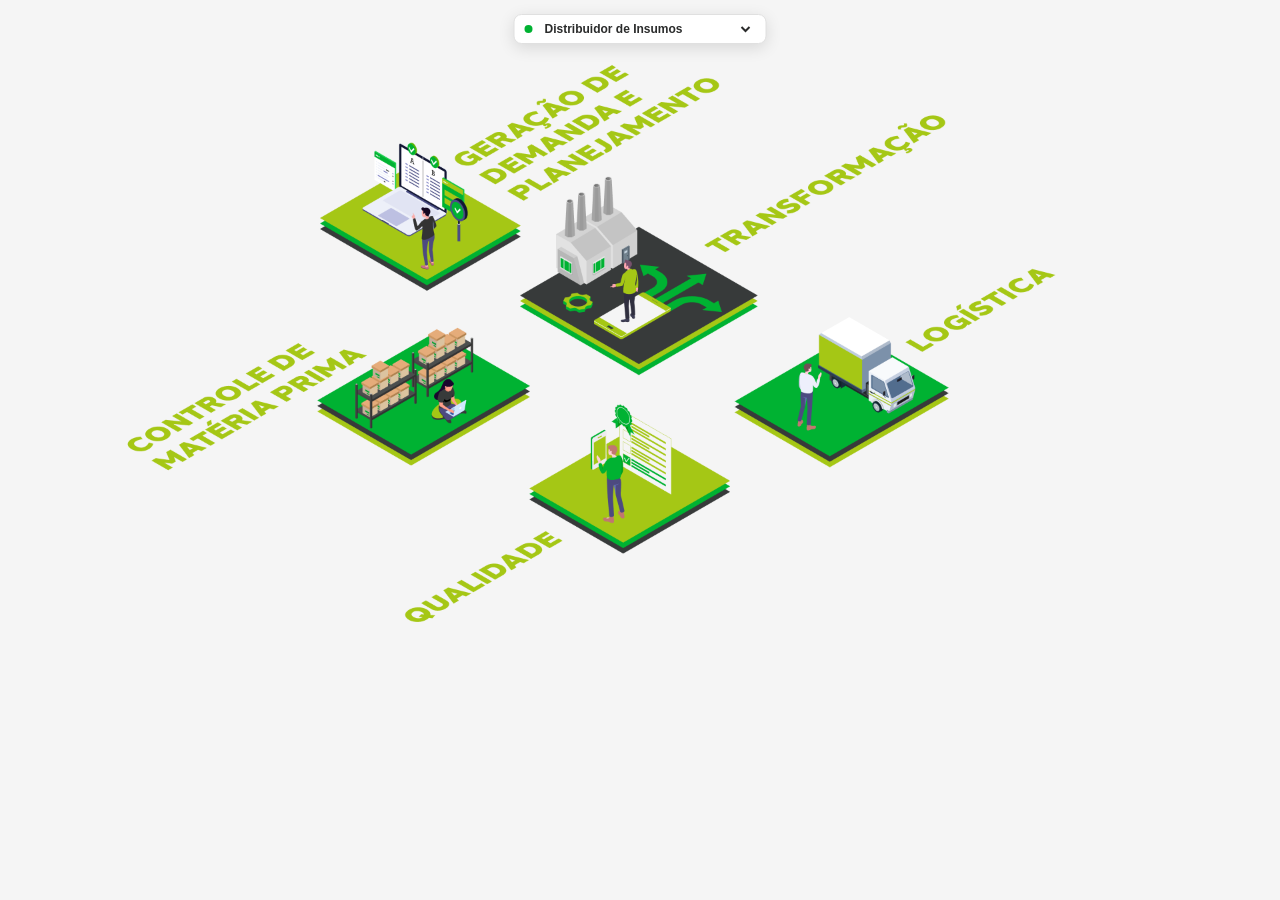
==== agroindustria/index.html @ 1a1b8917 "Reorder animation: platforms appear first, bg-lines reveals last Co-Authored-By: Claude Sonnet 4.6 <" ====
<!DOCTYPE html>
<html lang="pt-BR">
<head>
  <meta charset="UTF-8">
  <meta name="viewport" content="width=device-width, initial-scale=1">
  <title>Agroindústria</title>
  <style>
    :root {
      --green: #00b232;
      --lime:  #a5c715;
      --text:  #2a2b2b;
    }

    *, *::before, *::after { box-sizing: border-box; margin: 0; padding: 0; }

    html, body { background: #f5f5f5; overflow: hidden; height: 100%; }

    #scale-container { width: 100%; overflow: hidden; }

    #infografico {
      position: relative;
      width: 1920px;
      height: 1080px;
      background: #f5f5f5;
      transform-origin: top left;
    }

    /* ── Camadas ── */
    .layer {
      position: absolute;
      pointer-events: none;
      opacity: 0;
      transform: translateY(20px);
      transition: opacity 0.55s ease-out, transform 0.55s ease-out;
    }
    .layer.visible { opacity: 1; transform: translateY(0); }
    .layer img { display: block; width: 100%; height: 100%; }

    /* bg-lines: reveal radial do centro para fora */
    .layer[data-id="bg"] {
      left: 495px; top: 326px; width: 983px; height: 519px;
      transform: none;
      clip-path: circle(0% at 50% 50%);
      transition: opacity 0.4s ease-out, clip-path 0.9s cubic-bezier(0.4, 0, 0.2, 1);
    }
    .layer[data-id="bg"].visible {
      transform: none;
      clip-path: circle(150% at 50% 50%);
    }

    /* Coordenadas absolutas Figma 1920×1080 */
    .layer[data-id="geracao-de-demanda"]    { left: 480px;  top:  50px; width: 631px; height: 387px; }
    .layer[data-id="transformacao"]         { left: 780px;  top: 163px; width: 656px; height: 400px; }
    .layer[data-id="logistica"]             { left: 1102px; top: 392px; width: 492px; height: 309px; }
    .layer[data-id="controle-materia-prima"]{ left: 174px;  top: 483px; width: 621px; height: 229px; }
    .layer[data-id="qualidade"]             { left: 590px;  top: 598px; width: 506px; height: 346px; }
    .layer[data-id="venda-distribuicao"]    { left: 1154px; top: 644px; width: 643px; height: 386px; }

    /* ── Hotspots ── */
    .hotspot {
      position: absolute;
      cursor: pointer;
      border-radius: 8px;
      z-index: 20;
    }

    .hotspot[data-id="geracao-de-demanda"]    { left: 480px;  top:  50px; width: 631px; height: 387px; }
    .hotspot[data-id="transformacao"]         { left: 780px;  top: 163px; width: 656px; height: 400px; }
    .hotspot[data-id="logistica"]             { left: 1102px; top: 392px; width: 492px; height: 309px; }
    .hotspot[data-id="controle-materia-prima"]{ left: 174px;  top: 483px; width: 621px; height: 229px; }
    .hotspot[data-id="qualidade"]             { left: 590px;  top: 598px; width: 506px; height: 346px; }
    .hotspot[data-id="venda-distribuicao"]    { left: 1154px; top: 644px; width: 643px; height: 386px; }

    .hotspot::before {
      content: '';
      position: absolute;
      inset: 0;
      border-radius: 8px;
      background: rgba(0, 178, 50, 0);
      transition: background 0.25s ease;
    }
    .hotspot:hover::before { background: rgba(0, 178, 50, 0.08); }

    /* ── Tooltip global ── */
    #tooltip {
      position: fixed;
      background: #fff;
      border-left: 4px solid var(--green);
      border-radius: 8px;
      box-shadow: 0 8px 32px rgba(0,0,0,.18);
      padding: 16px 20px;
      width: 240px;
      pointer-events: none;
      opacity: 0;
      transform: translateY(6px);
      transition: opacity 0.2s ease, transform 0.2s ease;
      z-index: 1000;
    }
    #tooltip.visible { opacity: 1; transform: translateY(0); }
    #tooltip::after {
      content: '';
      position: absolute;
      left: 50%;
      transform: translateX(-50%);
      border: 8px solid transparent;
    }
    #tooltip[data-dir="above"]::after, #tooltip:not([data-dir])::after {
      top: 100%;
      border-top-color: #fff;
    }
    #tooltip[data-dir="below"]::after {
      bottom: 100%;
      border-bottom-color: #fff;
    }
    #tooltip h4 {
      font-family: 'Halcom', 'Arial Black', 'Arial Bold', sans-serif;
      font-weight: 900;
      font-size: 13px;
      color: var(--green);
      text-transform: uppercase;
      letter-spacing: 0.04em;
      margin-bottom: 10px;
      line-height: 1.3;
    }
    #tooltip ul { list-style: none; padding: 0; }
    #tooltip ul li {
      font-family: 'Halcom', Arial, sans-serif;
      font-size: 12px;
      color: var(--text);
      line-height: 1.5;
      padding: 4px 0 4px 14px;
      position: relative;
      border-bottom: 1px solid rgba(0,0,0,0.06);
    }
    #tooltip ul li:last-child { border-bottom: none; }
    #tooltip ul li::before {
      content: '';
      position: absolute;
      left: 0; top: 50%;
      transform: translateY(-50%);
      width: 6px; height: 6px;
      border-radius: 50%;
      background: var(--lime);
    }

    /* ── Nav flutuante ── */
    #infog-nav {
      position: fixed;
      top: 14px;
      left: 50%;
      transform: translateX(-50%);
      z-index: 9999;
      background: #fff;
      border: 1.5px solid #e0e0e0;
      border-radius: 8px;
      box-shadow: 0 4px 16px rgba(0,0,0,.12);
      padding: 6px 12px 6px 10px;
      display: flex;
      align-items: center;
      gap: 8px;
      font-family: 'Halcom', Arial, sans-serif;
      font-size: 12px;
      color: #2a2b2b;
    }
    #infog-nav::before {
      content: '';
      display: inline-block;
      width: 8px; height: 8px;
      border-radius: 50%;
      background: #00b232;
      flex-shrink: 0;
    }
    #infog-nav select {
      border: none;
      outline: none;
      font-family: inherit;
      font-size: 12px;
      font-weight: 700;
      color: #2a2b2b;
      background: transparent;
      cursor: pointer;
      padding-right: 4px;
    }
  </style>
</head>
<body>

<div id="infog-nav">
  <select id="infog-select">
    <option value="/distribuidor-de-insumos/">Distribuidor de Insumos</option>
    <option value="/loja-agropecuaria/">Loja Agropecuária</option>
    <option value="/originacao-comercio-de-graos/">Originação &amp; Comércio de Grãos</option>
    <option value="/agroindustria/">Agroindústria</option>
    <option value="/produtor-rural/">Produtor Rural</option>
  </select>
</div>

<div id="tooltip">
  <h4 id="tooltip-title"></h4>
  <ul id="tooltip-list"></ul>
</div>

<div id="scale-container">
<div id="infografico">

  <div class="layer" data-id="bg" data-delay="1000"><img src="bg-lines.png" alt=""></div>

  <div class="layer" data-id="geracao-de-demanda"     data-delay="0"><img src="geracao-de-demanda.png" alt=""></div>
  <div class="layer" data-id="transformacao"          data-delay="200"><img src="transformacao.png" alt=""></div>
  <div class="layer" data-id="logistica"              data-delay="400"><img src="logistica.png" alt=""></div>
  <div class="layer" data-id="controle-materia-prima" data-delay="400"><img src="controle-materia-prima.png" alt=""></div>
  <div class="layer" data-id="qualidade"              data-delay="600"><img src="qualidade.png" alt=""></div>
  <div class="layer" data-id="venda-distribuicao"     data-delay="800"><img src="venda-distribuicao.png" alt=""></div>

  <!-- HOTSPOT: Geração de Demanda -->
  <div class="hotspot" data-id="geracao-de-demanda"
    data-title="Geração de Demanda"
    data-items="Lorem ipsum dolor sit amet|Lorem ipsum dolor sit amet|Lorem ipsum dolor sit amet">
  </div>

  <!-- HOTSPOT: Transformação -->
  <div class="hotspot" data-id="transformacao"
    data-title="Transformação"
    data-items="Lorem ipsum dolor sit amet|Lorem ipsum dolor sit amet|Lorem ipsum dolor sit amet">
  </div>

  <!-- HOTSPOT: Logística -->
  <div class="hotspot" data-id="logistica"
    data-title="Logística"
    data-items="Lorem ipsum dolor sit amet|Lorem ipsum dolor sit amet|Lorem ipsum dolor sit amet">
  </div>

  <!-- HOTSPOT: Controle de Matéria-Prima -->
  <div class="hotspot" data-id="controle-materia-prima"
    data-title="Controle de Matéria-Prima"
    data-items="Lorem ipsum dolor sit amet|Lorem ipsum dolor sit amet|Lorem ipsum dolor sit amet">
  </div>

  <!-- HOTSPOT: Qualidade -->
  <div class="hotspot" data-id="qualidade"
    data-title="Qualidade"
    data-items="Lorem ipsum dolor sit amet|Lorem ipsum dolor sit amet|Lorem ipsum dolor sit amet">
  </div>

  <!-- HOTSPOT: Venda & Distribuição -->
  <div class="hotspot" data-id="venda-distribuicao"
    data-title="Venda &amp; Distribuição"
    data-items="Lorem ipsum dolor sit amet|Lorem ipsum dolor sit amet|Lorem ipsum dolor sit amet">
  </div>

</div>
</div>

<script>
  (function () {
    var container = document.getElementById('scale-container');
    var wrapper   = document.getElementById('infografico');
    var layers    = wrapper.querySelectorAll('.layer');
    var tooltip   = document.getElementById('tooltip');
    var ttTitle   = document.getElementById('tooltip-title');
    var ttList    = document.getElementById('tooltip-list');

    function applyScale() {
      var scale = Math.min(window.innerWidth / 1920, window.innerHeight / 1080);
      var left  = Math.round((window.innerWidth - 1920 * scale) / 2);
      wrapper.style.transform  = 'scale(' + scale + ')';
      wrapper.style.marginLeft = left + 'px';
      container.style.height   = Math.round(1080 * scale) + 'px';
    }
    window.addEventListener('resize', applyScale);
    applyScale();

    function animateIn() {
      layers.forEach(function (layer) {
        var delay = parseInt(layer.dataset.delay || 0, 10) + 200;
        setTimeout(function () { layer.classList.add('visible'); }, delay);
      });
    }
    if (document.readyState === 'complete') {
      setTimeout(animateIn, 80);
    } else {
      window.addEventListener('load', function () { setTimeout(animateIn, 80); });
    }

    wrapper.querySelectorAll('.hotspot').forEach(function (hs) {
      hs.addEventListener('mouseenter', function () {
        var rect = hs.getBoundingClientRect();

        ttTitle.innerHTML = hs.dataset.title;
        ttList.innerHTML  = '';
        hs.dataset.items.split('|').forEach(function (item) {
          var li = document.createElement('li');
          li.textContent = item;
          ttList.appendChild(li);
        });

        tooltip.classList.add('visible');

        var cx    = rect.left + rect.width / 2;
        var midY  = rect.top + rect.height * 0.45;
        var ttH   = tooltip.offsetHeight;
        var ttW   = tooltip.offsetWidth;
        var above = midY - ttH - 14;
        var below = midY + 14;
        var top   = above >= 8 ? above : below;

        tooltip.dataset.dir = above >= 8 ? 'above' : 'below';

        var left = cx - ttW / 2;
        left = Math.max(8, Math.min(left, window.innerWidth - ttW - 8));

        tooltip.style.left = left + 'px';
        tooltip.style.top  = top  + 'px';
      });

      hs.addEventListener('mouseleave', function () {
        tooltip.classList.remove('visible');
      });
    });

    // Nav select
    (function () {
      var sel = document.getElementById('infog-select');
      var path = window.location.pathname.replace(/\/?$/, '/');
      for (var i = 0; i < sel.options.length; i++) {
        if (sel.options[i].value === path) { sel.selectedIndex = i; break; }
      }
      sel.addEventListener('change', function () { window.location.href = sel.value; });
    })();
  })();
</script>

</body>
</html>
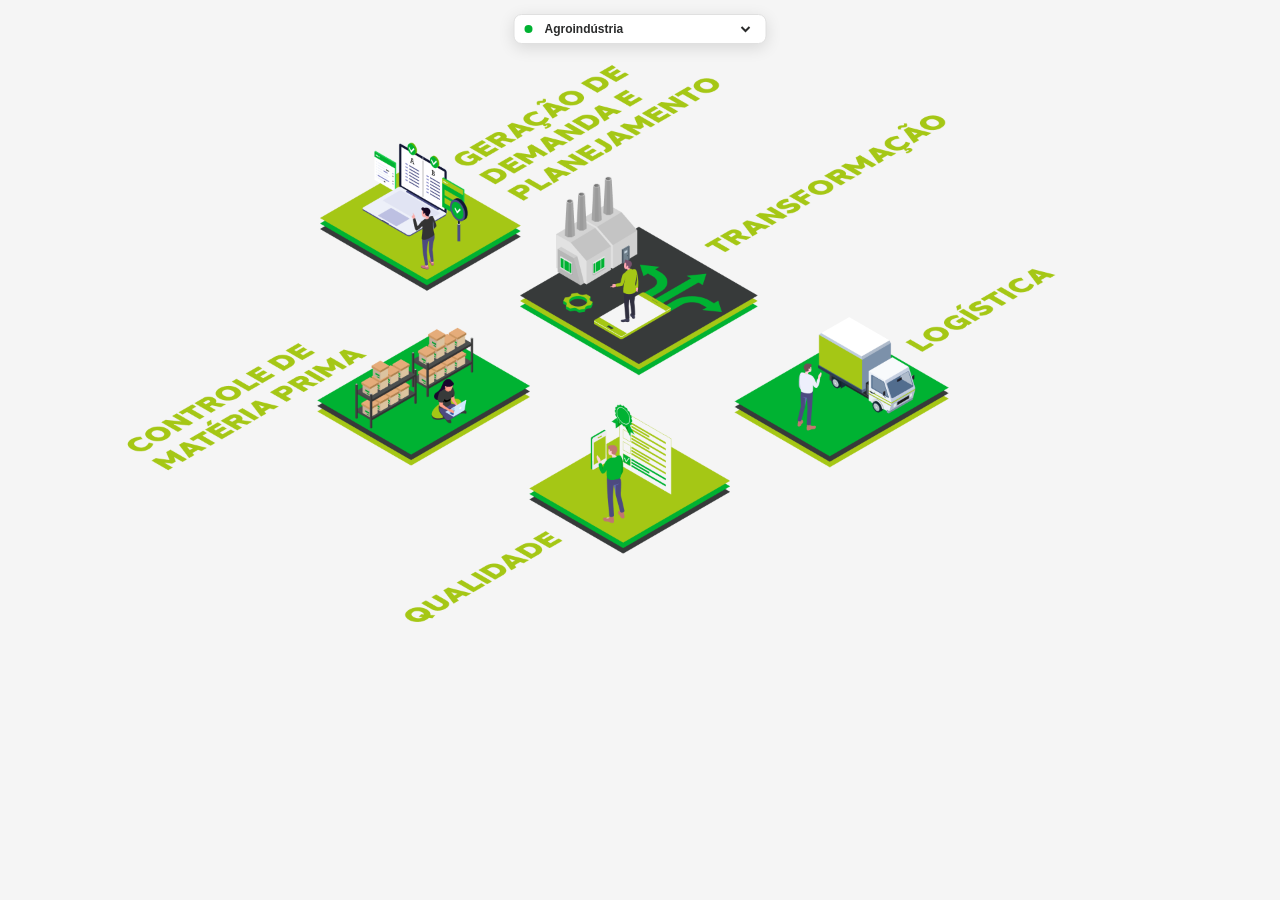
==== commit d846fb84: "Fix nav: use relative paths and indexOf for GitHub Pages compatibility Co-Authored-By: Claude Sonnet" ====
--- a/agroindustria/index.html
+++ b/agroindustria/index.html
@@ -321,11 +321,17 @@
     // Nav select
     (function () {
       var sel = document.getElementById('infog-select');
-      var path = window.location.pathname.replace(/\/?$/, '/');
+      // Detect current folder and select matching option
+      var path = window.location.pathname;
       for (var i = 0; i < sel.options.length; i++) {
-        if (sel.options[i].value === path) { sel.selectedIndex = i; break; }
+        var folder = sel.options[i].value.replace(/\//g, '');
+        if (path.indexOf('/' + folder + '/') !== -1) { sel.selectedIndex = i; break; }
       }
-      sel.addEventListener('change', function () { window.location.href = sel.value; });
+      // Navigate relative: go up one level then into target folder
+      sel.addEventListener('change', function () {
+        var folder = sel.value.replace(/\//g, '');
+        window.location.href = '../' + folder + '/';
+      });
     })();
   })();
 </script>
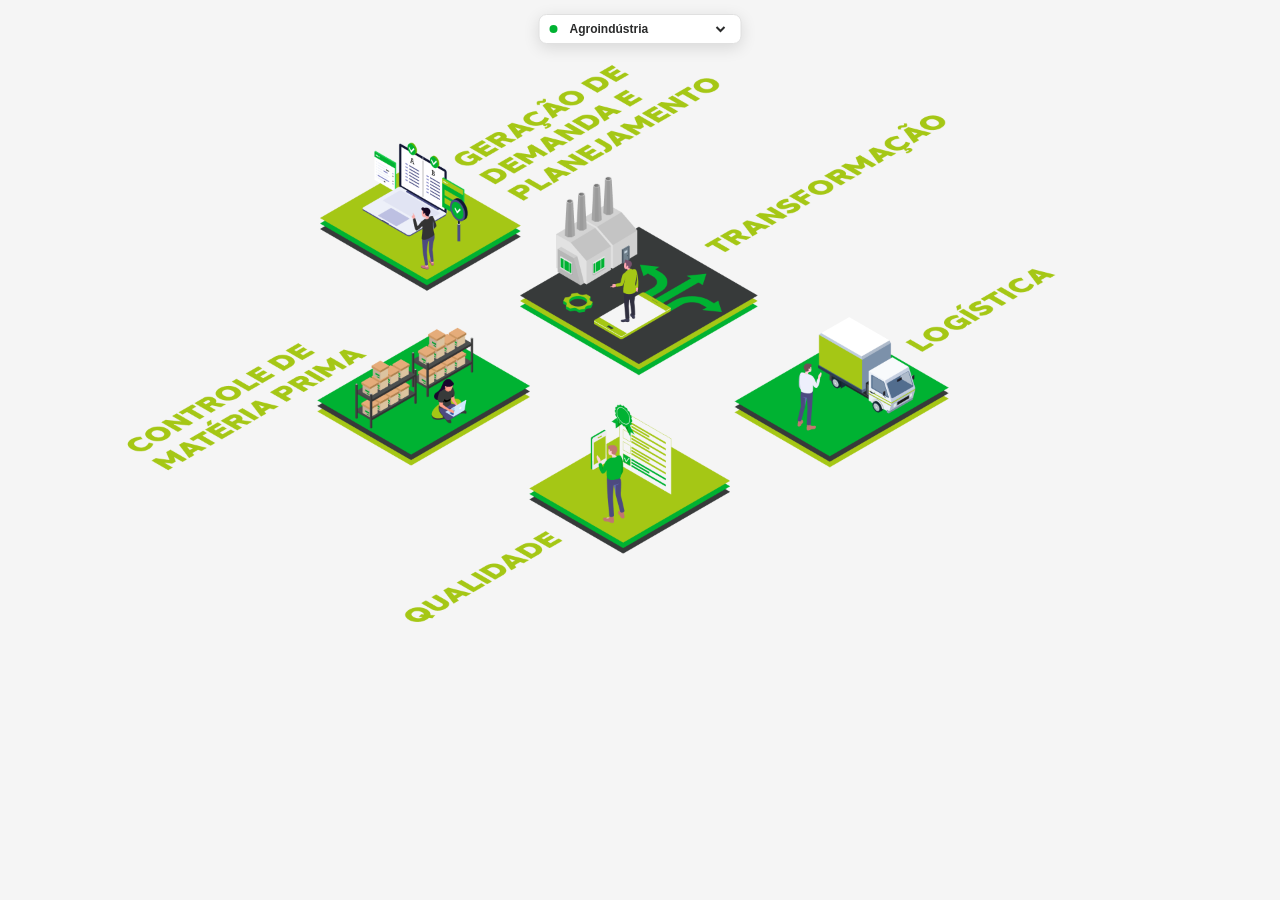
==== commit 131c87e6: "Renomeia Originação & Comércio de Grãos para Armazéns Gerais Alinha o título e o menu ao nome do seg" ====
--- a/agroindustria/index.html
+++ b/agroindustria/index.html
@@ -181,15 +181,88 @@
       cursor: pointer;
       padding-right: 4px;
     }
+
+    /* ── Versão mobile (cards do Figma, 360px de largura) ── */
+    #mobile-view { display: none; }
+    @media (max-width: 767px) {
+      html, body { overflow: auto; height: auto; }
+      #scale-container, #tooltip { display: none; }
+      #mobile-view {
+        --u: calc(min(100vw, 480px) / 360);
+        display: block;
+        width: min(100vw, 480px);
+        margin: 0 auto;
+        padding: 52px 0 24px;
+      }
+      body.no-nav #mobile-view { padding-top: 0; }
+      .m-card {
+        position: relative;
+        opacity: 0;
+        transform: translateY(16px);
+        transition: opacity 0.5s ease-out, transform 0.5s ease-out;
+      }
+      .m-card.visible { opacity: 1; transform: none; }
+      .m-card img { display: block; width: 100%; height: auto; }
+      .m-card[data-ref] { cursor: pointer; -webkit-tap-highlight-color: transparent; }
+      .m-card[data-ref]::after {
+        content: '+';
+        position: absolute;
+        left: calc(var(--u) * 318);
+        top: calc(var(--u) * (var(--rb) - 12));
+        width: calc(var(--u) * 24);
+        height: calc(var(--u) * 24);
+        border-radius: 50%;
+        background: #fff;
+        color: var(--green);
+        font: 700 calc(var(--u) * 18)/calc(var(--u) * 24) Arial, sans-serif;
+        text-align: center;
+        box-shadow: 0 2px 8px rgba(0,0,0,.18);
+        transition: transform 0.25s ease;
+      }
+      .m-card.open::after { transform: rotate(45deg); }
+      .m-panel {
+        margin: 0 calc(var(--u) * 30);
+        max-height: 0;
+        overflow: hidden;
+        background: #fff;
+        border-left: 4px solid var(--green);
+        box-shadow: 0 8px 24px rgba(0,0,0,.10);
+        transition: max-height 0.3s ease, margin 0.3s ease;
+      }
+      .m-card.open + .m-panel {
+        margin-top: calc(var(--u) * (var(--rb) - var(--h)));
+        margin-bottom: calc(var(--u) * (var(--h) - var(--rb)));
+      }
+      .m-panel ul { list-style: none; padding: 10px 18px 12px; }
+      .m-panel li {
+        font-family: 'Halcom', Arial, sans-serif;
+        font-size: 14px;
+        color: var(--text);
+        line-height: 1.4;
+        padding: 6px 0 6px 16px;
+        position: relative;
+        border-bottom: 1px solid rgba(0,0,0,0.06);
+      }
+      .m-panel li:last-child { border-bottom: none; }
+      .m-panel li::before {
+        content: '';
+        position: absolute;
+        left: 0; top: 50%;
+        transform: translateY(-50%);
+        width: 6px; height: 6px;
+        border-radius: 50%;
+        background: var(--lime);
+      }
+    }
   </style>
 </head>
 <body>
 
 <div id="infog-nav">
-  <select id="infog-select">
+  <select id="infog-select" autocomplete="off">
     <option value="/distribuidor-de-insumos/">Distribuidor de Insumos</option>
     <option value="/loja-agropecuaria/">Loja Agropecuária</option>
-    <option value="/originacao-comercio-de-graos/">Originação &amp; Comércio de Grãos</option>
+    <option value="/originacao-comercio-de-graos/">Armazéns Gerais</option>
     <option value="/agroindustria/">Agroindústria</option>
     <option value="/produtor-rural/">Produtor Rural</option>
   </select>
@@ -215,40 +288,50 @@
   <!-- HOTSPOT: Geração de Demanda -->
   <div class="hotspot" data-id="geracao-de-demanda"
     data-title="Geração de Demanda"
-    data-items="Lorem ipsum dolor sit amet|Lorem ipsum dolor sit amet|Lorem ipsum dolor sit amet">
+    data-items="Controle de Estoque|Compras|Programação de Vendas">
   </div>
 
   <!-- HOTSPOT: Transformação -->
   <div class="hotspot" data-id="transformacao"
     data-title="Transformação"
-    data-items="Lorem ipsum dolor sit amet|Lorem ipsum dolor sit amet|Lorem ipsum dolor sit amet">
+    data-items="Boletim de Produção|Apuração de Perda|Entrada de Produto Acabado">
   </div>
 
   <!-- HOTSPOT: Logística -->
   <div class="hotspot" data-id="logistica"
     data-title="Logística"
-    data-items="Lorem ipsum dolor sit amet|Lorem ipsum dolor sit amet|Lorem ipsum dolor sit amet">
+    data-items="Gestão de Embalagens|Armazenamento|Transporte">
   </div>
 
   <!-- HOTSPOT: Controle de Matéria-Prima -->
   <div class="hotspot" data-id="controle-materia-prima"
     data-title="Controle de Matéria-Prima"
-    data-items="Lorem ipsum dolor sit amet|Lorem ipsum dolor sit amet|Lorem ipsum dolor sit amet">
+    data-items="Setup de Máquina|Separação|Programação de Fábrica">
   </div>
 
   <!-- HOTSPOT: Qualidade -->
   <div class="hotspot" data-id="qualidade"
     data-title="Qualidade"
-    data-items="Lorem ipsum dolor sit amet|Lorem ipsum dolor sit amet|Lorem ipsum dolor sit amet">
+    data-items="ISO 9000, 14000, 22000|Auditoria e Rastreabilidade">
   </div>
 
   <!-- HOTSPOT: Venda & Distribuição -->
   <div class="hotspot" data-id="venda-distribuicao"
     data-title="Venda &amp; Distribuição"
-    data-items="Lorem ipsum dolor sit amet|Lorem ipsum dolor sit amet|Lorem ipsum dolor sit amet">
+    data-items="Canais|Vendas|Controle de Entrega">
   </div>
 
 </div>
+</div>
+
+<!-- ── MOBILE: cards empilhados (Figma "Infográfico - Mobile") ── -->
+<div id="mobile-view">
+  <div class="m-card" data-ref="geracao-de-demanda" style="--h:149;--rb:131"><img src="mobile/card-01.png" alt="Geração de Demanda e Planejamento"></div>
+  <div class="m-card" data-ref="controle-materia-prima" style="--h:127;--rb:121"><img src="mobile/card-02.png" alt="Controle de Matéria-Prima"></div>
+  <div class="m-card" data-ref="transformacao" style="--h:150;--rb:133"><img src="mobile/card-03.png" alt="Transformação"></div>
+  <div class="m-card" data-ref="qualidade" style="--h:142;--rb:122"><img src="mobile/card-04.png" alt="Qualidade"></div>
+  <div class="m-card" data-ref="logistica" style="--h:140;--rb:119"><img src="mobile/card-05.png" alt="Logística"></div>
+  <div class="m-card" data-ref="venda-distribuicao" style="--h:136;--rb:118"><img src="mobile/card-06.png" alt="Venda e Distribuição"></div>
 </div>
 
 <script>
@@ -318,21 +401,63 @@
       });
     });
 
-    // Nav select
     (function () {
-      var sel = document.getElementById('infog-select');
-      // Detect current folder and select matching option
-      var path = window.location.pathname;
-      for (var i = 0; i < sel.options.length; i++) {
-        var folder = sel.options[i].value.replace(/\//g, '');
-        if (path.indexOf('/' + folder + '/') !== -1) { sel.selectedIndex = i; break; }
-      }
-      // Navigate relative: go up one level then into target folder
-      sel.addEventListener('change', function () {
-        var folder = sel.value.replace(/\//g, '');
-        window.location.href = '../' + folder + '/';
+    var sel = document.getElementById('infog-select');
+    var path = window.location.pathname;
+    for (var i = 0; i < sel.options.length; i++) {
+      var folder = sel.options[i].value.replace(/\//g, '');
+      if (path.indexOf('/' + folder + '/') !== -1) { sel.selectedIndex = i; break; }
+    }
+    sel.addEventListener('change', function () {
+      var folder = sel.value.replace(/\//g, '');
+      window.location.href = '../' + folder + '/';
+    });
+  })();
+  })();
+
+  // Oculta nav via ?nav=0
+  if (new URLSearchParams(window.location.search).get('nav') === '0') {
+    var nav = document.getElementById('infog-nav');
+    if (nav) nav.style.display = 'none';
+    document.body.classList.add('no-nav');
+  }
+</script>
+
+<script>
+  /* Versão mobile: anima os cards e abre a lista do hotspot correspondente ao tocar */
+  (function () {
+    var view = document.getElementById('mobile-view');
+    if (!view) return;
+    var cards = view.querySelectorAll('.m-card');
+    cards.forEach(function (card, i) {
+      setTimeout(function () { card.classList.add('visible'); }, 150 + i * 90);
+      var ref = card.dataset.ref;
+      var hs  = ref && document.querySelector('.hotspot[data-id="' + ref + '"]');
+      if (!hs) { card.removeAttribute('data-ref'); return; }
+      var panel = document.createElement('div');
+      panel.className = 'm-panel';
+      var ul = document.createElement('ul');
+      hs.dataset.items.split('|').forEach(function (item) {
+        var li = document.createElement('li');
+        li.textContent = item;
+        ul.appendChild(li);
       });
-    })();
+      panel.appendChild(ul);
+      card.insertAdjacentElement('afterend', panel);
+      card.setAttribute('role', 'button');
+      card.setAttribute('aria-expanded', 'false');
+      card.tabIndex = 0;
+      function toggle() {
+        var open = !card.classList.contains('open');
+        card.classList.toggle('open', open);
+        card.setAttribute('aria-expanded', open);
+        panel.style.maxHeight = open ? panel.scrollHeight + 'px' : '0';
+      }
+      card.addEventListener('click', toggle);
+      card.addEventListener('keydown', function (e) {
+        if (e.key === 'Enter' || e.key === ' ') { e.preventDefault(); toggle(); }
+      });
+    });
   })();
 </script>
 
